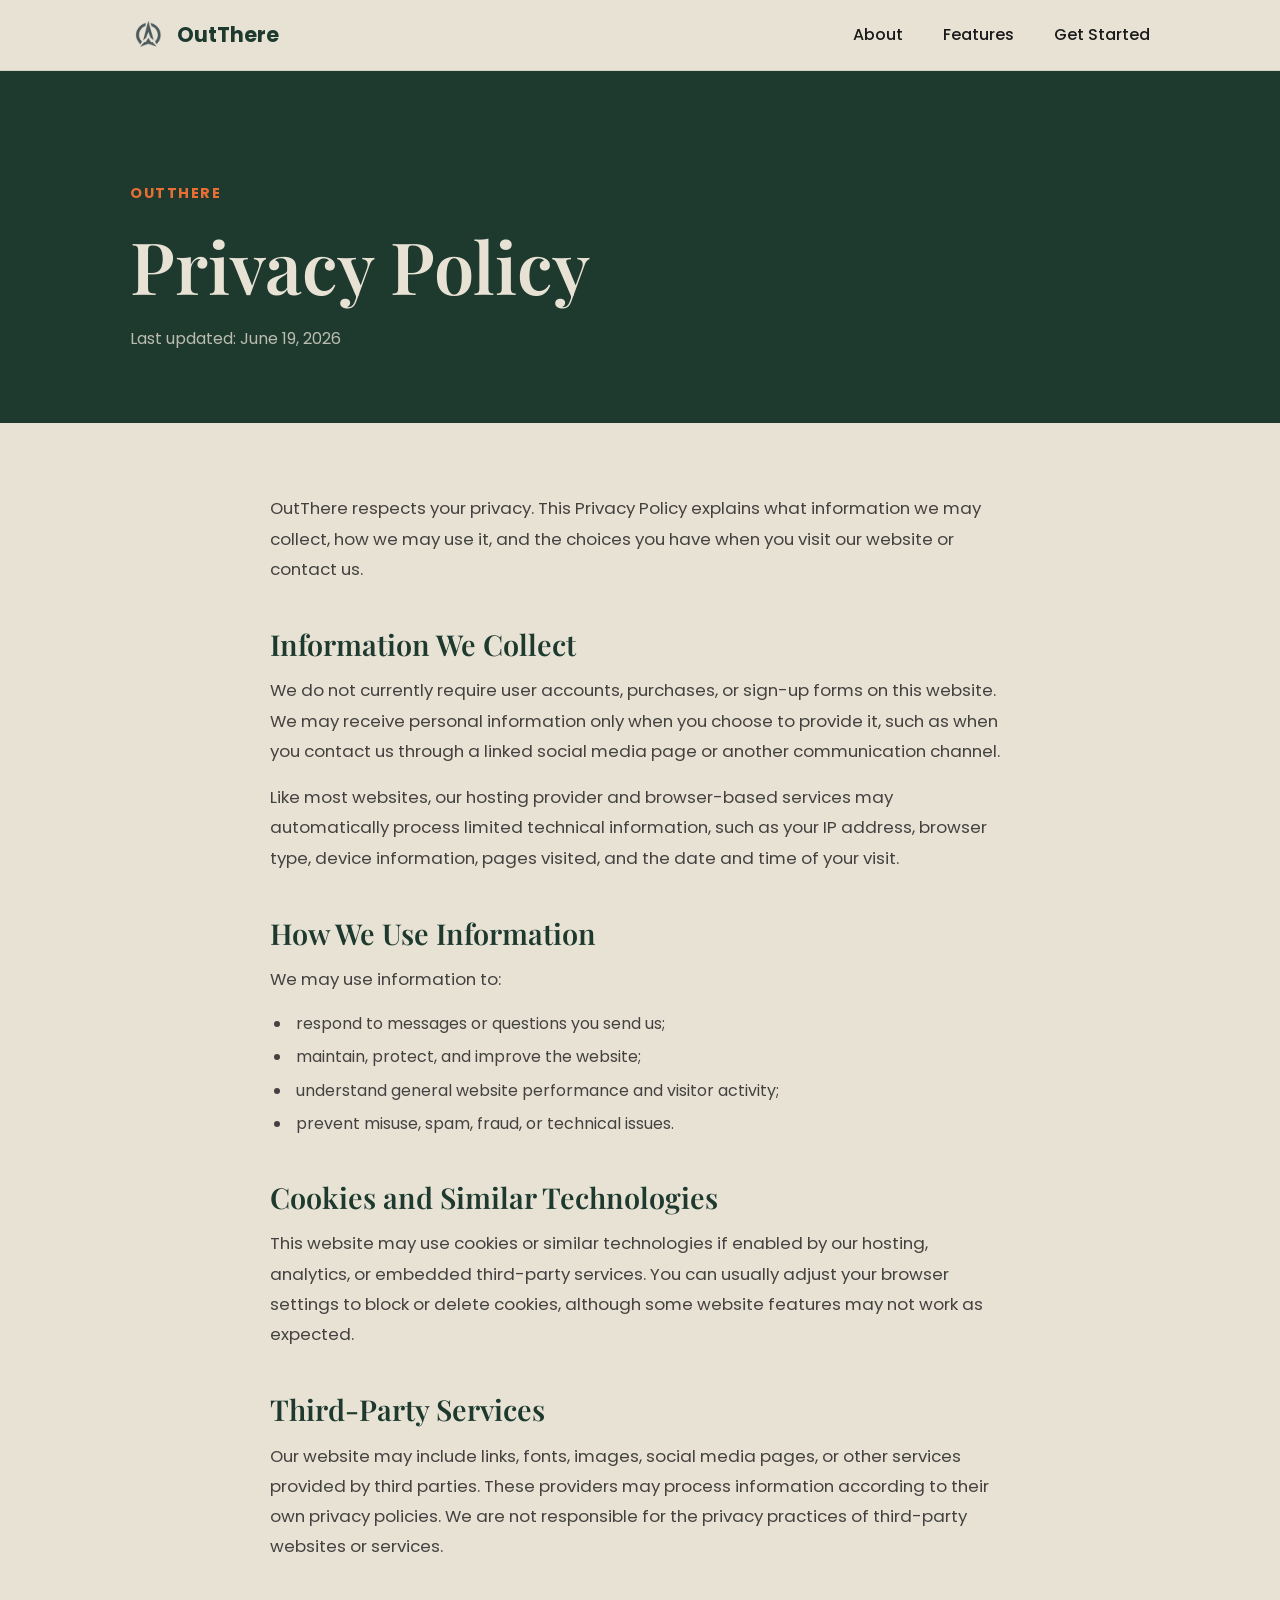
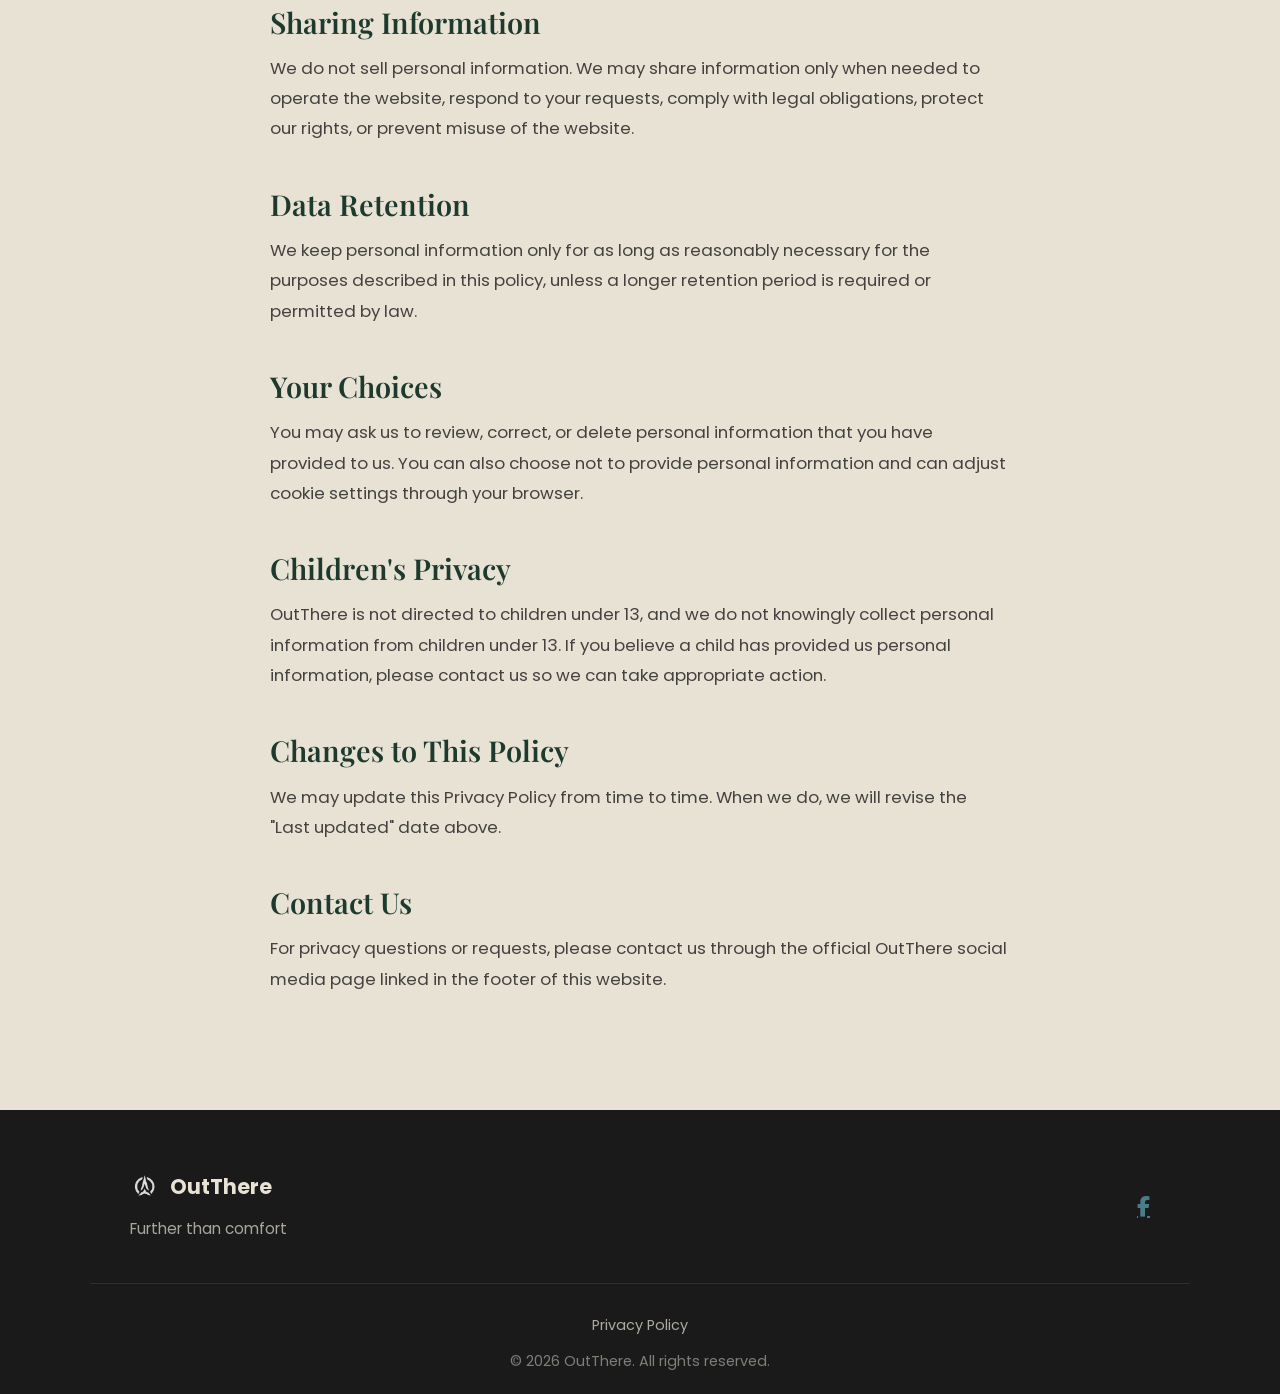
==== privacy.html @ 41951ce1 "added privacy policy" ====
<!DOCTYPE html>
<html lang="en">
<head>
    <meta charset="UTF-8">
    <meta name="viewport" content="width=device-width, initial-scale=1.0">
    <meta name="description" content="Privacy Policy for OutThere. Learn how OutThere handles personal information, third-party services, cookies, and privacy requests.">
    <meta name="theme-color" content="#1E3A2F">
    <meta property="og:title" content="Privacy Policy | OutThere">
    <meta property="og:description" content="How OutThere handles personal information and privacy requests.">
    <meta property="og:type" content="website">
    <meta name="twitter:card" content="summary">
    <link rel="stylesheet" href="styles.css">
    <link rel="stylesheet" href="https://cdnjs.cloudflare.com/ajax/libs/font-awesome/6.4.0/css/all.min.css">
    <link href="https://fonts.googleapis.com/css2?family=Poppins:wght@300;400;500;600;700&family=Playfair+Display:wght@500;600;700&display=swap" rel="stylesheet">
    <link rel="icon" type="image/png" href="assets/logo.png">
    <link rel="apple-touch-icon" href="assets/logo.png">
    <title>Privacy Policy | OutThere</title>
</head>
<body>
    <nav class="navbar">
        <div class="nav-wrapper">
            <a class="logo" href="index.html" aria-label="OutThere home">
                <img src="assets/logo.png" alt="Outthere Logo" class="logo-image">
                <span class="logo-text">OutThere</span>
            </a>
            <ul class="nav-menu" id="navMenu">
                <li><a href="index.html#about">About</a></li>
                <li><a href="index.html#features">Features</a></li>
                <li><a href="index.html#cta">Get Started</a></li>
            </ul>
            <div class="hamburger" id="hamburger">
                <span></span>
                <span></span>
                <span></span>
            </div>
        </div>
    </nav>

    <main class="privacy-page">
        <section class="privacy-hero">
            <div class="container">
                <p class="privacy-kicker">OutThere</p>
                <h1>Privacy Policy</h1>
                <p class="privacy-updated">Last updated: June 19, 2026</p>
            </div>
        </section>

        <section class="privacy-content">
            <div class="container privacy-container">
                <p>
                    OutThere respects your privacy. This Privacy Policy explains what information we may collect,
                    how we may use it, and the choices you have when you visit our website or contact us.
                </p>

                <h2>Information We Collect</h2>
                <p>
                    We do not currently require user accounts, purchases, or sign-up forms on this website. We may
                    receive personal information only when you choose to provide it, such as when you contact us
                    through a linked social media page or another communication channel.
                </p>
                <p>
                    Like most websites, our hosting provider and browser-based services may automatically process
                    limited technical information, such as your IP address, browser type, device information, pages
                    visited, and the date and time of your visit.
                </p>

                <h2>How We Use Information</h2>
                <p>We may use information to:</p>
                <ul>
                    <li>respond to messages or questions you send us;</li>
                    <li>maintain, protect, and improve the website;</li>
                    <li>understand general website performance and visitor activity;</li>
                    <li>prevent misuse, spam, fraud, or technical issues.</li>
                </ul>

                <h2>Cookies and Similar Technologies</h2>
                <p>
                    This website may use cookies or similar technologies if enabled by our hosting, analytics, or
                    embedded third-party services. You can usually adjust your browser settings to block or delete
                    cookies, although some website features may not work as expected.
                </p>

                <h2>Third-Party Services</h2>
                <p>
                    Our website may include links, fonts, images, social media pages, or other services provided by
                    third parties. These providers may process information according to their own privacy policies.
                    We are not responsible for the privacy practices of third-party websites or services.
                </p>

                <h2>Sharing Information</h2>
                <p>
                    We do not sell personal information. We may share information only when needed to operate the
                    website, respond to your requests, comply with legal obligations, protect our rights, or prevent
                    misuse of the website.
                </p>

                <h2>Data Retention</h2>
                <p>
                    We keep personal information only for as long as reasonably necessary for the purposes described
                    in this policy, unless a longer retention period is required or permitted by law.
                </p>

                <h2>Your Choices</h2>
                <p>
                    You may ask us to review, correct, or delete personal information that you have provided to us.
                    You can also choose not to provide personal information and can adjust cookie settings through
                    your browser.
                </p>

                <h2>Children's Privacy</h2>
                <p>
                    OutThere is not directed to children under 13, and we do not knowingly collect personal
                    information from children under 13. If you believe a child has provided us personal information,
                    please contact us so we can take appropriate action.
                </p>

                <h2>Changes to This Policy</h2>
                <p>
                    We may update this Privacy Policy from time to time. When we do, we will revise the "Last
                    updated" date above.
                </p>

                <h2>Contact Us</h2>
                <p>
                    For privacy questions or requests, please contact us through the official OutThere social media
                    page linked in the footer of this website.
                </p>
            </div>
        </section>
    </main>

    <footer class="footer">
        <div class="footer-content">
            <div class="footer-brand">
                <div class="footer-logo">
                    <img src="assets/logo.png" alt="Outthere Logo" class="logo-image-small">
                    <span>OutThere</span>
                </div>
                <p>Further than comfort</p>
            </div>
            <div class="footer-social">
                <a href="https://www.facebook.com/profile.php?id=61587238439117" aria-label="Facebook"><i class="fab fa-facebook-f"></i></a>
            </div>
        </div>
        <div class="footer-bottom">
            <div class="footer-links">
                <a href="privacy.html" aria-current="page">Privacy Policy</a>
            </div>
            <p>&copy; 2026 OutThere. All rights reserved.</p>
        </div>
    </footer>

    <script src="script.js"></script>
</body>
</html>
---- styles.css ----
/* ============================================
   CUSTOM PROPERTIES & VARIABLES
   ============================================ */
:root {
    --forest-green: #1E3A2F;
    --olive-green: #55684D;
    --charcoal-black: #1A1A1A;
    --sand-beige: #E8E2D5;
    --adventure-orange: #E76F34;
    --coastal-blue: #4A7C8A;
    
    --font-display: 'Playfair Display', serif;
    --font-body: 'Poppins', sans-serif;
    
    --transition: all 0.3s ease;
    --transition-slow: all 0.5s ease;
}

/* ============================================
   RESET & BASE STYLES
   ============================================ */
* {
    margin: 0;
    padding: 0;
    box-sizing: border-box;
}

html {
    scroll-behavior: smooth;
}

body {
    font-family: var(--font-body);
    color: var(--charcoal-black);
    background-color: var(--sand-beige);
    line-height: 1.6;
    overflow-x: hidden;
}

.container {
    max-width: 1100px;
    margin: 0 auto;
    padding: 0 40px;
}

/* ============================================
   TYPOGRAPHY
   ============================================ */
h1, h2, h3, h4, h5, h6 {
    font-family: var(--font-display);
    font-weight: 600;
    line-height: 1.3;
}

h1 {
    font-size: 4.5rem;
    margin-bottom: 20px;
}

h2 {
    font-size: 3rem;
    margin-bottom: 15px;
}

h3 {
    font-size: 1.4rem;
    margin-bottom: 12px;
}

p {
    font-size: 1.05rem;
    line-height: 1.8;
    color: rgba(26, 26, 26, 0.8);
}

/* ============================================
   BUTTONS
   ============================================ */
.btn {
    padding: 16px 40px;
    border: none;
    border-radius: 0;
    font-size: 1rem;
    font-weight: 600;
    font-family: var(--font-body);
    cursor: pointer;
    transition: var(--transition-slow);
    text-transform: uppercase;
    letter-spacing: 1px;
    display: inline-block;
}

.btn-primary {
    background-color: var(--adventure-orange);
    color: var(--sand-beige);
}

.btn-primary:hover {
    background-color: var(--forest-green);
    transform: translateY(-2px);
}

.btn-secondary {
    background-color: var(--sand-beige);
    color: var(--forest-green);
    border: 2px solid var(--sand-beige);
}

.btn-secondary:hover {
    background-color: var(--forest-green);
    color: var(--sand-beige);
    border-color: var(--forest-green);
}

/* ============================================
   NAVIGATION
   ============================================ */
.navbar {
    position: sticky;
    top: 0;
    z-index: 1000;
    background-color: rgba(232, 226, 213, 0.95);
    backdrop-filter: blur(10px);
    border-bottom: 1px solid rgba(30, 58, 47, 0.1);
}

.nav-wrapper {
    max-width: 1100px;
    margin: 0 auto;
    padding: 0 40px;
    height: 70px;
    display: flex;
    justify-content: space-between;
    align-items: center;
}

.logo {
    display: flex;
    align-items: center;
    gap: 12px;
    font-weight: 700;
    font-size: 1.3rem;
    color: var(--forest-green);
    text-decoration: none;
}

.logo-image {
    width: 35px;
    height: 35px;
    object-fit: contain;
    filter: brightness(0) saturate(100%) invert(30%) sepia(50%) saturate(120%) hue-rotate(140deg);
}

.nav-menu {
    display: flex;
    list-style: none;
    gap: 40px;
}

.nav-menu a {
    color: var(--charcoal-black);
    text-decoration: none;
    font-weight: 500;
    transition: var(--transition);
    position: relative;
}

.nav-menu a::after {
    content: '';
    position: absolute;
    bottom: -5px;
    left: 0;
    width: 0;
    height: 2px;
    background-color: var(--adventure-orange);
    transition: var(--transition);
}

.nav-menu a:hover::after {
    width: 100%;
}

.hamburger {
    display: none;
    flex-direction: column;
    cursor: pointer;
}

.hamburger span {
    width: 25px;
    height: 2.5px;
    background-color: var(--forest-green);
    margin: 5px 0;
    transition: var(--transition);
}

/* ============================================
   HERO SECTION
   ============================================ */
.hero {
    position: relative;
    height: 100vh;
    min-height: 600px;
    display: flex;
    align-items: center;
    justify-content: center;
    overflow: hidden;
}

.hero-background {
    position: absolute;
    top: 0;
    left: 0;
    width: 100%;
    height: 100%;
    z-index: 0;
}

.hero-background img {
    width: 100%;
    height: 100%;
    object-fit: cover;
    animation: zoomInSlow 6s ease-in-out infinite alternate;
}

.hero-overlay {
    position: absolute;
    top: 0;
    left: 0;
    width: 100%;
    height: 100%;
    background: linear-gradient(135deg, rgba(30, 58, 47, 0.4) 0%, rgba(26, 26, 26, 0.3) 100%);
    z-index: 1;
}

.hero-content {
    position: relative;
    z-index: 2;
    text-align: center;
    color: var(--sand-beige);
    animation: fadeInUp 1s ease;
}

.hero-title {
    color: var(--sand-beige);
    margin-bottom: 20px;
    text-shadow: 2px 2px 8px rgba(26, 26, 26, 0.3);
    animation: slideInDown 0.8s ease;
}

.hero-subtitle {
    font-size: 1.4rem;
    color: rgba(232, 226, 213, 0.95);
    margin-bottom: 40px;
    max-width: 600px;
    margin-left: auto;
    margin-right: auto;
    animation: slideInUp 0.8s ease 0.2s both;
    text-shadow: 1px 1px 4px rgba(26, 26, 26, 0.2);
}

.hero .btn {
    animation: slideInUp 0.8s ease 0.4s both;
}

/* ============================================
   ABOUT SECTION
   ============================================ */
.about {
    padding: 100px 0;
    background-color: var(--sand-beige);
}

.about-wrapper {
    display: grid;
    grid-template-columns: 1fr 1fr;
    gap: 80px;
    align-items: center;
}

.about-text h2 {
    color: var(--forest-green);
    margin-bottom: 30px;
}

.about-text p {
    margin-bottom: 20px;
    font-size: 1.1rem;
}

.about-text p:first-of-type {
    animation: fadeInLeft 0.8s ease;
}

.about-text p:last-of-type {
    animation: fadeInLeft 0.8s ease 0.2s both;
}

.about-image {
    animation: fadeInRight 0.8s ease;
}

.about-image img {
    width: 100%;
    height: auto;
    display: block;
    object-fit: cover;
}

/* ============================================
   FEATURES SECTION
   ============================================ */
.features {
    padding: 120px 0;
    background-color: var(--white);
}

.section-header {
    text-align: center;
    margin-bottom: 80px;
}

.section-header h2 {
    color: var(--forest-green);
    margin-bottom: 30px;
}

.divider {
    width: 80px;
    height: 3px;
    background: linear-gradient(90deg, var(--adventure-orange), var(--coastal-blue));
    margin: 0 auto;
    animation: expandWidth 0.8s ease;
}

.features-grid {
    display: grid;
    grid-template-columns: repeat(auto-fit, minmax(280px, 1fr));
    gap: 50px;
}

.feature-card {
    text-align: center;
    padding: 40px;
    transition: var(--transition-slow);
    animation: fadeInUp 0.8s ease;
}

.feature-card:hover {
    transform: translateY(-10px);
}

.feature-icon {
    font-size: 3.5rem;
    color: var(--adventure-orange);
    margin-bottom: 25px;
    transition: var(--transition);
    display: inline-block;
}

/* SVG icon styling */
.feature-icon {
    width: 70px;
    height: 70px;
    margin: 0 auto 25px;
    display: block;
    object-fit: contain;
    transition: var(--transition);
    filter: invert(41%) sepia(70%) saturate(230%) hue-rotate(10deg) brightness(100%);
}

.feature-card:hover .feature-icon {
    color: var(--coastal-blue);
    transform: scale(1.1);
}

.feature-card h3 {
    color: var(--forest-green);
    margin-bottom: 15px;
}

.feature-card p {
    font-size: 1rem;
    color: rgba(26, 26, 26, 0.7);
}

/* ============================================
   CTA SECTION
   ============================================ */
.cta-section {
    padding: 120px 0;
    background-color: var(--forest-green);
    text-align: center;
    color: var(--sand-beige);
}

.cta-content h2 {
    color: var(--sand-beige);
    margin-bottom: 20px;
    animation: fadeIn 0.8s ease;
}

.cta-content p {
    font-size: 1.2rem;
    color: rgba(232, 226, 213, 0.9);
    margin-bottom: 40px;
    animation: fadeIn 0.8s ease 0.2s both;
}

.cta-section .btn {
    animation: fadeIn 0.8s ease 0.4s both;
}

/* ============================================
   PRIVACY POLICY
   ============================================ */
.privacy-page {
    background-color: var(--sand-beige);
}

.privacy-hero {
    padding: 110px 0 70px;
    background-color: var(--forest-green);
    color: var(--sand-beige);
}

.privacy-kicker {
    color: var(--adventure-orange);
    font-size: 0.9rem;
    font-weight: 700;
    letter-spacing: 1.5px;
    margin-bottom: 12px;
    text-transform: uppercase;
}

.privacy-hero h1 {
    color: var(--sand-beige);
    margin-bottom: 12px;
}

.privacy-updated {
    color: rgba(232, 226, 213, 0.78);
    font-size: 1rem;
    margin: 0;
}

.privacy-content {
    padding: 70px 0 100px;
}

.privacy-container {
    max-width: 820px;
}

.privacy-content h2 {
    color: var(--forest-green);
    font-size: 1.8rem;
    margin: 42px 0 12px;
}

.privacy-content p {
    margin-bottom: 16px;
}

.privacy-content ul {
    margin: 0 0 20px 22px;
    color: rgba(26, 26, 26, 0.8);
}

.privacy-content li {
    margin-bottom: 8px;
    padding-left: 4px;
}

/* ============================================
   FOOTER
   ============================================ */
.footer {
    padding: 60px 0 20px;
    background-color: var(--charcoal-black);
    color: var(--sand-beige);
}

.footer-content {
    max-width: 1100px;
    margin: 0 auto;
    padding: 0 40px 40px;
    display: flex;
    justify-content: space-between;
    align-items: center;
    border-bottom: 1px solid rgba(232, 226, 213, 0.1);
    margin-bottom: 30px;
}

.footer-brand {
    flex: 1;
}

.footer-logo {
    display: flex;
    align-items: center;
    gap: 12px;
    font-weight: 700;
    font-size: 1.3rem;
    color: var(--sand-beige);
    margin-bottom: 12px;
}

.logo-image-small {
    width: 28px;
    height: 28px;
    object-fit: contain;
    filter: brightness(100%) saturate(100%);
    opacity: 0.9;
}

.footer-brand p {
    font-size: 0.95rem;
    color: rgba(232, 226, 213, 0.7);
    margin: 0;
}

.footer-social {
    display: flex;
    gap: 25px;
}

.footer-social a {
    color: var(--coastal-blue);
    font-size: 1.3rem;
    transition: var(--transition);
    display: flex;
    align-items: center;
    justify-content: center;
}

.footer-social a:hover {
    color: var(--adventure-orange);
    transform: translateY(-3px);
}

.footer-bottom {
    max-width: 1100px;
    margin: 0 auto;
    padding: 0 40px;
    text-align: center;
}

.footer-links {
    display: flex;
    justify-content: center;
    margin-bottom: 12px;
}

.footer-links a {
    color: rgba(232, 226, 213, 0.72);
    font-size: 0.9rem;
    text-decoration: none;
    transition: var(--transition);
}

.footer-links a:hover {
    color: var(--adventure-orange);
}

.footer-bottom p {
    font-size: 0.9rem;
    color: rgba(232, 226, 213, 0.5);
    margin: 0;
}

/* ============================================
   ANIMATIONS
   ============================================ */
@keyframes fadeInUp {
    from {
        opacity: 0;
        transform: translateY(30px);
    }
    to {
        opacity: 1;
        transform: translateY(0);
    }
}

@keyframes fadeInLeft {
    from {
        opacity: 0;
        transform: translateX(-30px);
    }
    to {
        opacity: 1;
        transform: translateX(0);
    }
}

@keyframes fadeInRight {
    from {
        opacity: 0;
        transform: translateX(30px);
    }
    to {
        opacity: 1;
        transform: translateX(0);
    }
}

@keyframes fadeIn {
    from {
        opacity: 0;
    }
    to {
        opacity: 1;
    }
}

@keyframes slideInDown {
    from {
        opacity: 0;
        transform: translateY(-30px);
    }
    to {
        opacity: 1;
        transform: translateY(0);
    }
}

@keyframes slideInUp {
    from {
        opacity: 0;
        transform: translateY(30px);
    }
    to {
        opacity: 1;
        transform: translateY(0);
    }
}

@keyframes zoomInSlow {
    from {
        transform: scale(1);
    }
    to {
        transform: scale(1.05);
    }
}

@keyframes expandWidth {
    from {
        width: 0;
    }
    to {
        width: 80px;
    }
}

/* ============================================
   RESPONSIVE DESIGN
   ============================================ */
@media (max-width: 1024px) {
    .container {
        padding: 0 30px;
    }

    .nav-wrapper {
        padding: 0 30px;
    }

    h1 {
        font-size: 3.5rem;
    }

    h2 {
        font-size: 2.2rem;
    }

    .about-wrapper {
        gap: 50px;
    }
}

@media (max-width: 768px) {
    .nav-menu {
        display: none;
    }

    .hamburger {
        display: flex;
    }

    .nav-menu.active {
        display: flex;
        flex-direction: column;
        position: absolute;
        top: 70px;
        left: 0;
        right: 0;
        background-color: var(--sand-beige);
        padding: 20px;
        gap: 15px;
        box-shadow: 0 5px 15px rgba(0, 0, 0, 0.1);
    }

    h1 {
        font-size: 2.8rem;
    }

    h2 {
        font-size: 2rem;
    }

    .hero {
        min-height: 500px;
    }

    .hero-subtitle {
        font-size: 1.1rem;
    }

    .hero .btn {
        font-size: 0.9rem;
        padding: 14px 30px;
    }

    .about {
        padding: 60px 0;
    }

    .about-wrapper {
        grid-template-columns: 1fr;
        gap: 40px;
    }

    .features {
        padding: 60px 0;
    }

    .section-header {
        margin-bottom: 50px;
    }

    .features-grid {
        gap: 30px;
    }

    .feature-card {
        padding: 30px 20px;
    }

    .cta-section {
        padding: 60px 0;
    }

    .privacy-hero {
        padding: 80px 0 50px;
    }

    .privacy-content {
        padding: 50px 0 70px;
    }

    .privacy-content h2 {
        font-size: 1.5rem;
    }

    .cta-content h2 {
        font-size: 2rem;
    }

    .cta-content p {
        font-size: 1rem;
    }

    .footer-content {
        flex-direction: column;
        text-align: center;
        gap: 30px;
    }

    .footer-social {
        justify-content: center;
    }
}

@media (max-width: 480px) {
    .container {
        padding: 0 20px;
    }

    .nav-wrapper {
        padding: 0 20px;
    }

    h1 {
        font-size: 2rem;
    }

    h2 {
        font-size: 1.6rem;
    }

    h3 {
        font-size: 1.2rem;
    }

    p {
        font-size: 1rem;
    }

    .btn {
        padding: 12px 25px;
        font-size: 0.9rem;
    }

    .logo {
        gap: 8px;
        font-size: 1.1rem;
    }

    .logo-icon {
        font-size: 1.4rem;
    }

    .nav-menu {
        gap: 20px;
    }

    .hero {
        min-height: 400px;
    }

    .hero-subtitle {
        font-size: 1rem;
        margin-bottom: 25px;
    }

    .about {
        padding: 40px 0;
    }

    .about-text p {
        font-size: 1rem;
    }

    .features {
        padding: 40px 0;
    }

    .features-grid {
        grid-template-columns: 1fr;
    }

    .feature-icon {
        font-size: 2.5rem;
    }

    .feature-card {
        padding: 25px 15px;
    }

    .cta-section {
        padding: 40px 0;
    }

    .privacy-hero {
        padding: 60px 0 40px;
    }

    .privacy-content {
        padding: 40px 0 60px;
    }

    .privacy-content h2 {
        font-size: 1.35rem;
        margin-top: 34px;
    }

    .cta-content h2 {
        font-size: 1.6rem;
    }

    .cta-content p {
        font-size: 0.95rem;
    }

    .footer-content {
        padding: 30px 20px;
    }

    .footer-bottom {
        padding: 0 20px;
    }
}
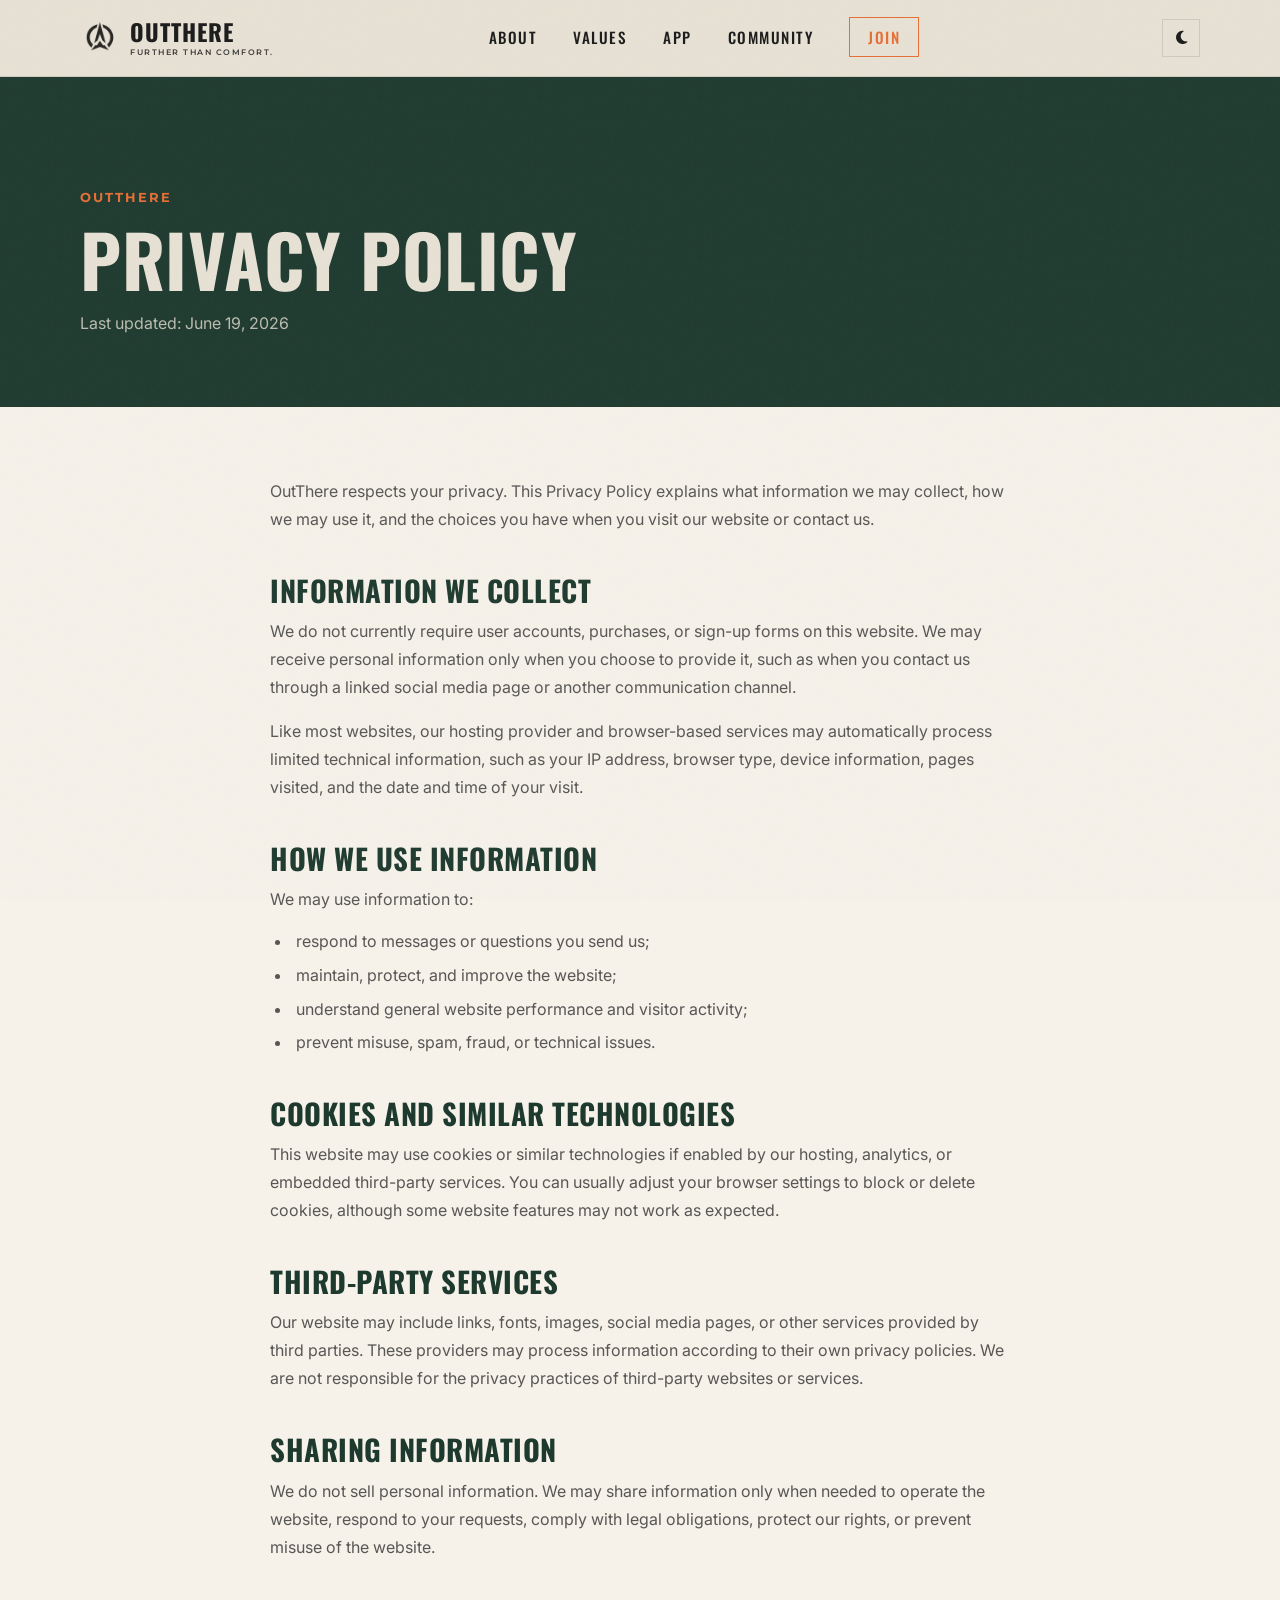
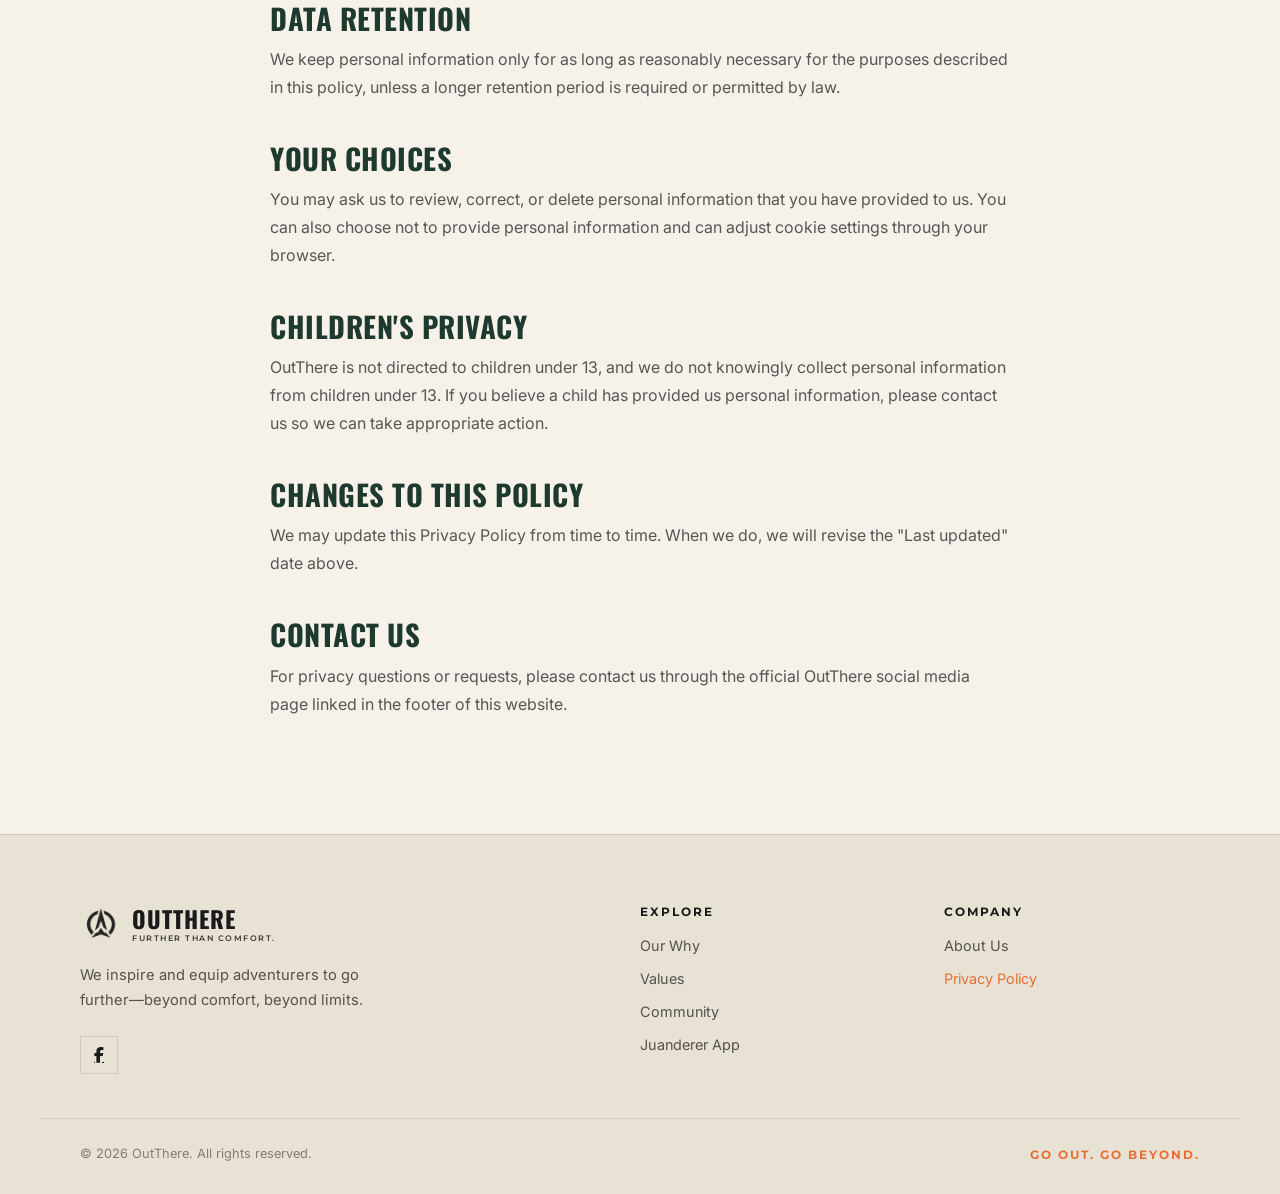
==== commit 6f4bf2ca: "Rebrand site to match brand guide, add dark/light mode and Juanderer section" ====
--- a/privacy.html
+++ b/privacy.html
@@ -4,14 +4,25 @@
     <meta charset="UTF-8">
     <meta name="viewport" content="width=device-width, initial-scale=1.0">
     <meta name="description" content="Privacy Policy for OutThere. Learn how OutThere handles personal information, third-party services, cookies, and privacy requests.">
-    <meta name="theme-color" content="#1E3A2F">
+    <meta name="theme-color" content="#1A1A1A">
     <meta property="og:title" content="Privacy Policy | OutThere">
     <meta property="og:description" content="How OutThere handles personal information and privacy requests.">
     <meta property="og:type" content="website">
     <meta name="twitter:card" content="summary">
+    <link rel="preconnect" href="https://fonts.googleapis.com">
+    <link rel="preconnect" href="https://fonts.gstatic.com" crossorigin>
+    <link href="https://fonts.googleapis.com/css2?family=Oswald:wght@500;700&family=Montserrat:wght@600;700&family=Inter:wght@400;500&display=swap" rel="stylesheet">
+    <link rel="stylesheet" href="https://cdnjs.cloudflare.com/ajax/libs/font-awesome/6.4.0/css/all.min.css">
     <link rel="stylesheet" href="styles.css">
-    <link rel="stylesheet" href="https://cdnjs.cloudflare.com/ajax/libs/font-awesome/6.4.0/css/all.min.css">
-    <link href="https://fonts.googleapis.com/css2?family=Poppins:wght@300;400;500;600;700&family=Playfair+Display:wght@500;600;700&display=swap" rel="stylesheet">
+    <script>
+        // Apply saved or system theme before first paint to avoid a flash
+        (function () {
+            var saved = null;
+            try { saved = localStorage.getItem('theme'); } catch (e) {}
+            var theme = saved || (window.matchMedia('(prefers-color-scheme: light)').matches ? 'light' : 'dark');
+            document.documentElement.setAttribute('data-theme', theme);
+        })();
+    </script>
     <link rel="icon" type="image/png" href="assets/logo.png">
     <link rel="apple-touch-icon" href="assets/logo.png">
     <title>Privacy Policy | OutThere</title>
@@ -20,18 +31,29 @@
     <nav class="navbar">
         <div class="nav-wrapper">
             <a class="logo" href="index.html" aria-label="OutThere home">
-                <img src="assets/logo.png" alt="Outthere Logo" class="logo-image">
-                <span class="logo-text">OutThere</span>
+                <img src="assets/logo.png" alt="" class="logo-image">
+                <span class="logo-lockup">
+                    <span class="logo-text">OutThere</span>
+                    <span class="logo-tagline">Further than comfort.</span>
+                </span>
             </a>
             <ul class="nav-menu" id="navMenu">
                 <li><a href="index.html#about">About</a></li>
-                <li><a href="index.html#features">Features</a></li>
-                <li><a href="index.html#cta">Get Started</a></li>
+                <li><a href="index.html#values">Values</a></li>
+                <li><a href="index.html#app">App</a></li>
+                <li><a href="index.html#community">Community</a></li>
+                <li><a href="https://www.facebook.com/profile.php?id=61587238439117" target="_blank" rel="noopener" class="nav-cta">Join</a></li>
             </ul>
-            <div class="hamburger" id="hamburger">
-                <span></span>
-                <span></span>
-                <span></span>
+            <div class="nav-actions">
+                <button class="theme-toggle" id="themeToggle" type="button" aria-label="Toggle light and dark mode">
+                    <i class="fas fa-sun" aria-hidden="true"></i>
+                    <i class="fas fa-moon" aria-hidden="true"></i>
+                </button>
+                <button class="hamburger" id="hamburger" type="button" aria-label="Open menu" aria-expanded="false" aria-controls="navMenu">
+                    <span></span>
+                    <span></span>
+                    <span></span>
+                </button>
             </div>
         </div>
     </nav>
@@ -133,20 +155,33 @@
         <div class="footer-content">
             <div class="footer-brand">
                 <div class="footer-logo">
-                    <img src="assets/logo.png" alt="Outthere Logo" class="logo-image-small">
-                    <span>OutThere</span>
+                    <img src="assets/logo.png" alt="" class="logo-image-small">
+                    <span class="logo-lockup">
+                        <span class="logo-text">OutThere</span>
+                        <span class="logo-tagline">Further than comfort.</span>
+                    </span>
                 </div>
-                <p>Further than comfort</p>
+                <p>We inspire and equip adventurers to go further&mdash;beyond comfort, beyond limits.</p>
+                <div class="footer-social">
+                    <a href="https://www.facebook.com/profile.php?id=61587238439117" aria-label="Facebook" target="_blank" rel="noopener"><i class="fab fa-facebook-f"></i></a>
+                </div>
             </div>
-            <div class="footer-social">
-                <a href="https://www.facebook.com/profile.php?id=61587238439117" aria-label="Facebook"><i class="fab fa-facebook-f"></i></a>
+            <div class="footer-col">
+                <h4>Explore</h4>
+                <a href="index.html#about">Our Why</a>
+                <a href="index.html#values">Values</a>
+                <a href="index.html#community">Community</a>
+                <a href="https://juandererph.vercel.app/" target="_blank" rel="noopener">Juanderer App</a>
+            </div>
+            <div class="footer-col">
+                <h4>Company</h4>
+                <a href="index.html#about">About Us</a>
+                <a href="privacy.html" aria-current="page">Privacy Policy</a>
             </div>
         </div>
         <div class="footer-bottom">
-            <div class="footer-links">
-                <a href="privacy.html" aria-current="page">Privacy Policy</a>
-            </div>
             <p>&copy; 2026 OutThere. All rights reserved.</p>
+            <span class="footer-url">Go out. Go beyond.</span>
         </div>
     </footer>
 
--- a/styles.css
+++ b/styles.css
@@ -4,16 +4,64 @@
 :root {
     --forest-green: #1E3A2F;
     --olive-green: #55684D;
+    --olive-light: #8E9C72;
     --charcoal-black: #1A1A1A;
+    --off-black: #141613;
     --sand-beige: #E8E2D5;
     --adventure-orange: #E76F34;
     --coastal-blue: #4A7C8A;
-    
-    --font-display: 'Playfair Display', serif;
-    --font-body: 'Poppins', sans-serif;
-    
+
+    --sand-muted: rgba(232, 226, 213, 0.72);
+    --line-dark: rgba(232, 226, 213, 0.12);
+
+    /* Theme tokens (dark is the default brand look) */
+    --surface: var(--off-black);
+    --surface-2: var(--charcoal-black);
+    --nav-scrolled: rgba(26, 26, 26, 0.96);
+    --text: var(--sand-beige);
+    --text-muted: var(--sand-muted);
+    --text-faint: rgba(232, 226, 213, 0.45);
+    --text-inverse: var(--charcoal-black);
+    --line: var(--line-dark);
+    --heading-accent: var(--sand-beige);
+    --value-icon: var(--olive-light);
+    --logo-filter: none;
+
+    --font-display: 'Oswald', 'Arial Narrow', sans-serif;
+    --font-sub: 'Montserrat', sans-serif;
+    --font-body: 'Inter', system-ui, sans-serif;
+
     --transition: all 0.3s ease;
     --transition-slow: all 0.5s ease;
+
+    --grain: url("data:image/svg+xml,%3Csvg xmlns='http://www.w3.org/2000/svg' width='160' height='160'%3E%3Cfilter id='n'%3E%3CfeTurbulence type='fractalNoise' baseFrequency='0.9' numOctaves='3' stitchTiles='stitch'/%3E%3C/filter%3E%3Crect width='100%25' height='100%25' filter='url(%23n)'/%3E%3C/svg%3E");
+    --topo: url("data:image/svg+xml,%3Csvg xmlns='http://www.w3.org/2000/svg' width='600' height='600' fill='none' stroke='%231E3A2F' stroke-width='1.2'%3E%3Cpath d='M300 120c90 0 170 60 170 150s-60 190-170 190-190-70-190-170 100-170 190-170z'/%3E%3Cpath d='M300 160c70 0 130 45 130 115s-50 145-130 145-150-55-150-130 80-130 150-130z'/%3E%3Cpath d='M300 200c50 0 90 30 90 80s-35 100-90 100-110-40-110-90 60-90 110-90z'/%3E%3Cpath d='M300 240c30 0 55 18 55 45s-20 55-55 55-65-22-65-50 35-50 65-50z'/%3E%3Cpath d='M-20 80c120-40 200 30 320-20s220-60 320-10'/%3E%3Cpath d='M-20 40c120-40 220 30 330-20s200-50 310 0'/%3E%3Cpath d='M-20 540c100 20 180-40 300-10s220 50 340 10'/%3E%3Cpath d='M-20 580c110 20 190-30 310 0s200 40 330 5'/%3E%3Cpath d='M40 260c40-60 20-140-60-160'/%3E%3Cpath d='M70 280c50-70 30-170-80-200'/%3E%3Cpath d='M560 330c-50 60-30 140 60 160'/%3E%3Cpath d='M530 310c-60 70-40 180 80 210'/%3E%3C/svg%3E");
+}
+
+:root[data-theme="light"] {
+    --surface: #F6F2EA;
+    --surface-2: var(--sand-beige);
+    --nav-scrolled: rgba(246, 242, 234, 0.96);
+    --text: var(--charcoal-black);
+    --text-muted: rgba(26, 26, 26, 0.72);
+    --text-faint: rgba(26, 26, 26, 0.5);
+    --text-inverse: var(--sand-beige);
+    --line: rgba(26, 26, 26, 0.12);
+    --heading-accent: var(--forest-green);
+    --value-icon: var(--olive-green);
+    --logo-filter: brightness(0) opacity(0.85);
+}
+
+/* Areas that sit on photos or deep green stay dark in both themes */
+.hero,
+.cta-section,
+.tile-type,
+.navbar-overlay:not(.scrolled) {
+    --text: var(--sand-beige);
+    --text-muted: var(--sand-muted);
+    --text-inverse: var(--charcoal-black);
+    --line: var(--line-dark);
+    --logo-filter: none;
 }
 
 /* ============================================
@@ -31,25 +79,48 @@
 
 body {
     font-family: var(--font-body);
-    color: var(--charcoal-black);
-    background-color: var(--sand-beige);
+    color: var(--text);
+    background-color: var(--surface);
     line-height: 1.6;
     overflow-x: hidden;
 }
 
+/* Film grain over everything for the brand's printed texture */
+body::before {
+    content: '';
+    position: fixed;
+    inset: 0;
+    background-image: var(--grain);
+    opacity: 0.05;
+    pointer-events: none;
+    z-index: 9999;
+}
+
+img {
+    max-width: 100%;
+}
+
 .container {
-    max-width: 1100px;
+    max-width: 1200px;
     margin: 0 auto;
     padding: 0 40px;
 }
 
+a:focus-visible,
+button:focus-visible {
+    outline: 2px solid var(--adventure-orange);
+    outline-offset: 3px;
+}
+
 /* ============================================
    TYPOGRAPHY
    ============================================ */
 h1, h2, h3, h4, h5, h6 {
     font-family: var(--font-display);
-    font-weight: 600;
-    line-height: 1.3;
+    font-weight: 700;
+    line-height: 1.05;
+    text-transform: uppercase;
+    letter-spacing: 0.5px;
 }
 
 h1 {
@@ -59,35 +130,57 @@
 
 h2 {
     font-size: 3rem;
-    margin-bottom: 15px;
+    margin-bottom: 20px;
 }
 
 h3 {
-    font-size: 1.4rem;
-    margin-bottom: 12px;
+    font-size: 1.25rem;
+    letter-spacing: 1px;
+    margin-bottom: 6px;
 }
 
 p {
-    font-size: 1.05rem;
-    line-height: 1.8;
-    color: rgba(26, 26, 26, 0.8);
+    font-size: 1rem;
+    line-height: 1.75;
+    color: var(--text-muted);
+}
+
+.eyebrow {
+    font-family: var(--font-sub);
+    font-weight: 600;
+    font-size: 0.78rem;
+    letter-spacing: 2px;
+    text-transform: uppercase;
+    color: var(--adventure-orange);
+    margin-bottom: 14px;
+}
+
+.callout {
+    font-family: var(--font-sub);
+    font-weight: 700;
+    letter-spacing: 2px;
+    text-transform: uppercase;
+    color: var(--adventure-orange) !important;
 }
 
 /* ============================================
    BUTTONS
    ============================================ */
 .btn {
-    padding: 16px 40px;
-    border: none;
+    display: inline-flex;
+    align-items: center;
+    gap: 10px;
+    padding: 14px 28px;
+    border: 1px solid transparent;
     border-radius: 0;
-    font-size: 1rem;
-    font-weight: 600;
-    font-family: var(--font-body);
+    font-family: var(--font-sub);
+    font-size: 0.82rem;
+    font-weight: 700;
+    letter-spacing: 1.5px;
+    text-transform: uppercase;
+    text-decoration: none;
     cursor: pointer;
-    transition: var(--transition-slow);
-    text-transform: uppercase;
-    letter-spacing: 1px;
-    display: inline-block;
+    transition: var(--transition);
 }
 
 .btn-primary {
@@ -96,20 +189,19 @@
 }
 
 .btn-primary:hover {
-    background-color: var(--forest-green);
+    background-color: #cf5c24;
     transform: translateY(-2px);
 }
 
-.btn-secondary {
-    background-color: var(--sand-beige);
-    color: var(--forest-green);
-    border: 2px solid var(--sand-beige);
-}
-
-.btn-secondary:hover {
-    background-color: var(--forest-green);
-    color: var(--sand-beige);
-    border-color: var(--forest-green);
+.btn-outline {
+    background-color: transparent;
+    color: var(--text);
+    border-color: var(--text);
+}
+
+.btn-outline:hover {
+    background-color: var(--text);
+    color: var(--text-inverse);
 }
 
 /* ============================================
@@ -119,16 +211,30 @@
     position: sticky;
     top: 0;
     z-index: 1000;
-    background-color: rgba(232, 226, 213, 0.95);
-    backdrop-filter: blur(10px);
-    border-bottom: 1px solid rgba(30, 58, 47, 0.1);
+    background-color: var(--surface-2);
+    border-bottom: 1px solid var(--line);
+    transition: background-color 0.3s ease, border-color 0.3s ease;
+}
+
+/* Homepage: floats over the hero until the page scrolls */
+.navbar-overlay {
+    position: fixed;
+    left: 0;
+    right: 0;
+    background-color: transparent;
+    border-bottom-color: transparent;
+}
+
+.navbar-overlay.scrolled {
+    background-color: var(--nav-scrolled);
+    border-bottom-color: var(--line);
 }
 
 .nav-wrapper {
-    max-width: 1100px;
+    max-width: 1200px;
     margin: 0 auto;
     padding: 0 40px;
-    height: 70px;
+    height: 76px;
     display: flex;
     justify-content: space-between;
     align-items: center;
@@ -138,37 +244,68 @@
     display: flex;
     align-items: center;
     gap: 12px;
+    color: var(--text);
+    text-decoration: none;
+}
+
+.logo-image,
+.logo-image-small {
+    filter: var(--logo-filter);
+}
+
+.logo-image {
+    width: 38px;
+    height: 38px;
+    object-fit: contain;
+}
+
+.logo-lockup {
+    display: flex;
+    flex-direction: column;
+    line-height: 1;
+}
+
+.logo-text {
+    font-family: var(--font-display);
     font-weight: 700;
-    font-size: 1.3rem;
-    color: var(--forest-green);
+    font-size: 1.45rem;
+    letter-spacing: 1px;
+    text-transform: uppercase;
+}
+
+.logo-tagline {
+    font-family: var(--font-sub);
+    font-weight: 600;
+    font-size: 0.5rem;
+    letter-spacing: 1.5px;
+    text-transform: uppercase;
+    margin-top: 4px;
+    opacity: 0.85;
+}
+
+.nav-menu {
+    display: flex;
+    align-items: center;
+    list-style: none;
+    gap: 36px;
+}
+
+.nav-menu a {
+    font-family: var(--font-display);
+    font-weight: 500;
+    font-size: 0.95rem;
+    letter-spacing: 1.5px;
+    text-transform: uppercase;
+    color: var(--text);
     text-decoration: none;
-}
-
-.logo-image {
-    width: 35px;
-    height: 35px;
-    object-fit: contain;
-    filter: brightness(0) saturate(100%) invert(30%) sepia(50%) saturate(120%) hue-rotate(140deg);
-}
-
-.nav-menu {
-    display: flex;
-    list-style: none;
-    gap: 40px;
-}
-
-.nav-menu a {
-    color: var(--charcoal-black);
-    text-decoration: none;
-    font-weight: 500;
+    position: relative;
     transition: var(--transition);
-    position: relative;
 }
 
 .nav-menu a::after {
     content: '';
     position: absolute;
-    bottom: -5px;
+    bottom: -8px;
     left: 0;
     width: 0;
     height: 2px;
@@ -176,22 +313,90 @@
     transition: var(--transition);
 }
 
-.nav-menu a:hover::after {
+.nav-menu a:hover::after,
+.nav-menu a.active::after {
     width: 100%;
+}
+
+.nav-menu .nav-cta {
+    padding: 8px 18px;
+    border: 1px solid var(--adventure-orange);
+    color: var(--adventure-orange);
+}
+
+.nav-menu .nav-cta::after {
+    display: none;
+}
+
+.nav-menu .nav-cta:hover {
+    background-color: var(--adventure-orange);
+    color: var(--sand-beige);
+}
+
+.nav-actions {
+    display: flex;
+    align-items: center;
+    gap: 12px;
+    margin-left: 28px;
+}
+
+.theme-toggle {
+    width: 38px;
+    height: 38px;
+    display: flex;
+    align-items: center;
+    justify-content: center;
+    background: none;
+    border: 1px solid var(--line);
+    color: var(--text);
+    font-size: 0.95rem;
+    cursor: pointer;
+    transition: var(--transition);
+}
+
+.theme-toggle:hover {
+    color: var(--adventure-orange);
+    border-color: var(--adventure-orange);
+}
+
+/* Show the icon for the theme you'd switch to */
+.theme-toggle .fa-sun,
+[data-theme="light"] .theme-toggle .fa-moon {
+    display: inline-block;
+}
+
+.theme-toggle .fa-moon,
+[data-theme="light"] .theme-toggle .fa-sun {
+    display: none;
 }
 
 .hamburger {
     display: none;
     flex-direction: column;
+    background: none;
+    border: none;
+    padding: 6px;
     cursor: pointer;
 }
 
 .hamburger span {
-    width: 25px;
-    height: 2.5px;
-    background-color: var(--forest-green);
-    margin: 5px 0;
+    width: 26px;
+    height: 2px;
+    background-color: var(--text);
+    margin: 4px 0;
     transition: var(--transition);
+}
+
+.hamburger[aria-expanded="true"] span:nth-child(1) {
+    transform: translateY(10px) rotate(45deg);
+}
+
+.hamburger[aria-expanded="true"] span:nth-child(2) {
+    opacity: 0;
+}
+
+.hamburger[aria-expanded="true"] span:nth-child(3) {
+    transform: translateY(-10px) rotate(-45deg);
 }
 
 /* ============================================
@@ -200,19 +405,17 @@
 .hero {
     position: relative;
     height: 100vh;
-    min-height: 600px;
+    min-height: 640px;
     display: flex;
     align-items: center;
     justify-content: center;
     overflow: hidden;
+    background-color: var(--charcoal-black);
 }
 
 .hero-background {
     position: absolute;
-    top: 0;
-    left: 0;
-    width: 100%;
-    height: 100%;
+    inset: 0;
     z-index: 0;
 }
 
@@ -220,16 +423,15 @@
     width: 100%;
     height: 100%;
     object-fit: cover;
-    animation: zoomInSlow 6s ease-in-out infinite alternate;
+    animation: settle 12s ease-out both;
 }
 
 .hero-overlay {
     position: absolute;
-    top: 0;
-    left: 0;
-    width: 100%;
-    height: 100%;
-    background: linear-gradient(135deg, rgba(30, 58, 47, 0.4) 0%, rgba(26, 26, 26, 0.3) 100%);
+    inset: 0;
+    background:
+        linear-gradient(180deg, rgba(26, 26, 26, 0.55) 0%, rgba(26, 26, 26, 0) 30%),
+        linear-gradient(180deg, rgba(180, 110, 40, 0.18) 0%, rgba(26, 26, 26, 0.35) 55%, rgba(20, 22, 19, 0.95) 100%);
     z-index: 1;
 }
 
@@ -237,185 +439,510 @@
     position: relative;
     z-index: 2;
     text-align: center;
+    padding: 0 20px;
+    animation: fadeInUp 1s ease both;
+}
+
+.hero-mark {
+    width: clamp(90px, 11vw, 140px);
+    height: auto;
+    margin-bottom: 18px;
+    filter: drop-shadow(0 4px 18px rgba(0, 0, 0, 0.35));
+}
+
+.hero-title {
+    font-size: clamp(4rem, 11vw, 8rem);
+    line-height: 0.9;
+    letter-spacing: 2px;
     color: var(--sand-beige);
-    animation: fadeInUp 1s ease;
-}
-
-.hero-title {
+    margin-bottom: 14px;
+    text-shadow: 0 4px 24px rgba(0, 0, 0, 0.35);
+}
+
+.hero-tagline {
+    font-family: var(--font-sub);
+    font-weight: 700;
+    font-size: clamp(1rem, 2vw, 1.4rem);
+    letter-spacing: 3px;
+    text-transform: uppercase;
+    color: var(--adventure-orange);
+    margin-bottom: 36px;
+}
+
+.hero-actions {
+    display: flex;
+    gap: 16px;
+    justify-content: center;
+    flex-wrap: wrap;
+}
+
+.scroll-cue {
+    position: absolute;
+    bottom: 28px;
+    left: 50%;
+    z-index: 2;
+    transform: translateX(-50%);
     color: var(--sand-beige);
-    margin-bottom: 20px;
-    text-shadow: 2px 2px 8px rgba(26, 26, 26, 0.3);
-    animation: slideInDown 0.8s ease;
-}
-
-.hero-subtitle {
-    font-size: 1.4rem;
-    color: rgba(232, 226, 213, 0.95);
-    margin-bottom: 40px;
-    max-width: 600px;
-    margin-left: auto;
-    margin-right: auto;
-    animation: slideInUp 0.8s ease 0.2s both;
-    text-shadow: 1px 1px 4px rgba(26, 26, 26, 0.2);
-}
-
-.hero .btn {
-    animation: slideInUp 0.8s ease 0.4s both;
-}
-
-/* ============================================
-   ABOUT SECTION
-   ============================================ */
-.about {
-    padding: 100px 0;
-    background-color: var(--sand-beige);
-}
-
-.about-wrapper {
+    font-size: 1.1rem;
+    animation: bob 2s ease-in-out infinite;
+}
+
+/* ============================================
+   OUR WHY + VALUES
+   ============================================ */
+.why {
+    padding: 110px 0;
+    background-color: var(--surface);
+    color: var(--text);
+}
+
+.why-grid {
     display: grid;
-    grid-template-columns: 1fr 1fr;
-    gap: 80px;
-    align-items: center;
-}
-
-.about-text h2 {
-    color: var(--forest-green);
-    margin-bottom: 30px;
-}
-
-.about-text p {
-    margin-bottom: 20px;
-    font-size: 1.1rem;
-}
-
-.about-text p:first-of-type {
-    animation: fadeInLeft 0.8s ease;
-}
-
-.about-text p:last-of-type {
-    animation: fadeInLeft 0.8s ease 0.2s both;
-}
-
-.about-image {
-    animation: fadeInRight 0.8s ease;
-}
-
-.about-image img {
+    grid-template-columns: 1fr 1.1fr 1fr;
+    gap: 56px;
+    align-items: center;
+}
+
+.why-image img {
     width: 100%;
     height: auto;
+    aspect-ratio: 4 / 5;
+    object-fit: cover;
     display: block;
+    background-color: var(--forest-green);
+}
+
+.why-story h2 {
+    color: var(--text);
+    font-size: 2.6rem;
+}
+
+.why-story p {
+    color: var(--text-muted);
+    margin-bottom: 16px;
+}
+
+.why-story .callout {
+    margin-top: 24px;
+}
+
+.why-values {
+    padding-left: 48px;
+    border-left: 1px solid rgba(231, 111, 52, 0.45);
+}
+
+.values-list {
+    list-style: none;
+    display: flex;
+    flex-direction: column;
+    gap: 30px;
+    margin-top: 10px;
+}
+
+.value {
+    display: flex;
+    gap: 20px;
+    align-items: flex-start;
+}
+
+.value-icon {
+    flex: 0 0 52px;
+    height: 52px;
+    background-color: var(--value-icon);
+    -webkit-mask: var(--icon) center / contain no-repeat;
+    mask: var(--icon) center / contain no-repeat;
+    transition: var(--transition);
+}
+
+.value:hover .value-icon {
+    background-color: var(--adventure-orange);
+}
+
+.value h3 {
+    color: var(--text);
+}
+
+.value p {
+    color: var(--text-muted);
+    font-size: 0.95rem;
+    line-height: 1.5;
+}
+
+/* ============================================
+   SHARED SECTION HEADER
+   ============================================ */
+.section-head {
+    display: flex;
+    justify-content: space-between;
+    align-items: flex-end;
+    gap: 20px;
+    margin-bottom: 40px;
+}
+
+.section-head h2 {
+    margin-bottom: 0;
+}
+
+.section-note {
+    font-family: var(--font-sub);
+    font-weight: 600;
+    font-size: 0.78rem;
+    letter-spacing: 1.5px;
+    text-transform: uppercase;
+    color: var(--olive-green);
+}
+
+/* ============================================
+   GEAR TEASER
+   ============================================ */
+.topo {
+    position: relative;
+    background-color: var(--sand-beige);
+    isolation: isolate;
+}
+
+.topo::before {
+    content: '';
+    position: absolute;
+    inset: 0;
+    background-image: var(--topo);
+    background-size: 600px;
+    opacity: 0.08;
+    z-index: -1;
+}
+
+.gear {
+    padding: 100px 0;
+}
+
+.gear h2 {
+    color: var(--charcoal-black);
+}
+
+.gear-row {
+    display: grid;
+    grid-template-columns: repeat(4, 1fr);
+    gap: 24px;
+}
+
+.gear-card h3 {
+    color: var(--charcoal-black);
+    font-size: 1.05rem;
+    margin-top: 16px;
+}
+
+.gear-card p {
+    font-size: 0.9rem;
+    color: rgba(26, 26, 26, 0.6);
+}
+
+.gear-swatch {
+    position: relative;
+    aspect-ratio: 4 / 5;
+    display: flex;
+    align-items: center;
+    justify-content: center;
+    overflow: hidden;
+}
+
+.gear-swatch::after {
+    content: '';
+    position: absolute;
+    inset: 0;
+    background-image: var(--grain);
+    opacity: 0.18;
+    mix-blend-mode: overlay;
+}
+
+.gear-swatch img {
+    width: 42%;
+    opacity: 0.9;
+    transition: transform 0.5s ease;
+}
+
+.gear-card:hover .gear-swatch img {
+    transform: scale(1.08) rotate(-3deg);
+}
+
+.swatch-olive { background-color: var(--olive-green); }
+.swatch-forest { background-color: var(--forest-green); }
+.swatch-charcoal { background-color: var(--charcoal-black); }
+.swatch-sand { background-color: #D6CDB9; }
+.swatch-sand img { filter: brightness(0); opacity: 0.75; }
+
+.gear-tag {
+    position: absolute;
+    top: 14px;
+    left: 14px;
+    padding: 5px 10px;
+    background-color: var(--adventure-orange);
+    color: var(--sand-beige);
+    font-family: var(--font-sub);
+    font-weight: 700;
+    font-size: 0.65rem;
+    letter-spacing: 1.5px;
+    text-transform: uppercase;
+}
+
+/* ============================================
+   JUANDERER APP
+   ============================================ */
+.app {
+    padding: 100px 0;
+    background-color: var(--surface);
+    color: var(--text);
+    overflow: hidden;
+}
+
+.app-grid {
+    display: grid;
+    grid-template-columns: 1.2fr 1fr;
+    gap: 64px;
+    align-items: center;
+}
+
+.app-text h2 {
+    color: var(--text);
+}
+
+.app-text strong {
+    color: var(--text);
+}
+
+.app-features {
+    list-style: none;
+    display: flex;
+    flex-direction: column;
+    gap: 14px;
+    margin: 28px 0 34px;
+}
+
+.app-features li {
+    display: flex;
+    align-items: center;
+    gap: 14px;
+    color: var(--text-muted);
+}
+
+.app-features i {
+    width: 40px;
+    height: 40px;
+    flex: 0 0 40px;
+    display: flex;
+    align-items: center;
+    justify-content: center;
+    border: 1px solid var(--line);
+    color: var(--adventure-orange);
+}
+
+.app-actions {
+    display: flex;
+    align-items: center;
+    gap: 20px;
+    flex-wrap: wrap;
+}
+
+.app-note {
+    font-family: var(--font-sub);
+    font-weight: 600;
+    font-size: 0.72rem;
+    letter-spacing: 1.5px;
+    text-transform: uppercase;
+    color: var(--text-faint);
+}
+
+.app-visual {
+    position: relative;
+    display: flex;
+    justify-content: center;
+    text-decoration: none;
+}
+
+/* Topo rings behind the logo */
+.app-visual::before {
+    content: '';
+    position: absolute;
+    width: 460px;
+    height: 460px;
+    top: 50%;
+    left: 50%;
+    transform: translate(-50%, -50%);
+    background-image: var(--topo);
+    background-size: 460px;
+    opacity: 0.12;
+    filter: brightness(0) invert(0.9);
+}
+
+[data-theme="light"] .app-visual::before {
+    filter: none;
+}
+
+.app-visual {
+    flex-direction: column;
+    align-items: center;
+    gap: 22px;
+    padding: 40px 0;
+}
+
+.app-icon {
+    position: relative;
+    width: 190px;
+    height: auto;
+    filter: drop-shadow(0 18px 30px rgba(0, 0, 0, 0.3));
+    transition: transform 0.5s ease;
+}
+
+.app-visual:hover .app-icon {
+    transform: translateY(-8px);
+}
+
+.app-wordmark {
+    position: relative;
+    width: 300px;
+    max-width: 80%;
+    height: auto;
+}
+
+.wordmark-light,
+[data-theme="light"] .wordmark-dark {
+    display: none;
+}
+
+[data-theme="light"] .wordmark-light {
+    display: block;
+}
+
+/* ============================================
+   COMMUNITY
+   ============================================ */
+.community {
+    padding: 100px 0;
+    background-color: var(--surface-2);
+    color: var(--text);
+}
+
+.community-grid {
+    display: grid;
+    grid-template-columns: 1fr 2fr;
+    gap: 48px;
+    align-items: center;
+}
+
+.community-text h2 {
+    color: var(--text);
+}
+
+.community-text p {
+    color: var(--text-muted);
+    margin-bottom: 28px;
+}
+
+.community-text strong {
+    color: var(--text);
+}
+
+.community-tiles {
+    display: grid;
+    grid-template-columns: repeat(5, 1fr);
+    gap: 10px;
+}
+
+.tile {
+    position: relative;
+    aspect-ratio: 3 / 4;
+    overflow: hidden;
+    background-color: var(--forest-green);
+}
+
+.tile img {
+    width: 100%;
+    height: 100%;
     object-fit: cover;
-}
-
-/* ============================================
-   FEATURES SECTION
-   ============================================ */
-.features {
-    padding: 120px 0;
-    background-color: var(--white);
-}
-
-.section-header {
-    text-align: center;
-    margin-bottom: 80px;
-}
-
-.section-header h2 {
-    color: var(--forest-green);
-    margin-bottom: 30px;
-}
-
-.divider {
-    width: 80px;
-    height: 3px;
-    background: linear-gradient(90deg, var(--adventure-orange), var(--coastal-blue));
-    margin: 0 auto;
-    animation: expandWidth 0.8s ease;
-}
-
-.features-grid {
-    display: grid;
-    grid-template-columns: repeat(auto-fit, minmax(280px, 1fr));
-    gap: 50px;
-}
-
-.feature-card {
-    text-align: center;
-    padding: 40px;
-    transition: var(--transition-slow);
-    animation: fadeInUp 0.8s ease;
-}
-
-.feature-card:hover {
-    transform: translateY(-10px);
-}
-
-.feature-icon {
-    font-size: 3.5rem;
+    display: block;
+}
+
+.tile-type {
+    display: flex;
+    flex-direction: column;
+    justify-content: space-between;
+    align-items: flex-start;
+    padding: 16px;
+    background-color: var(--forest-green);
+    background-image: var(--grain);
+    background-blend-mode: soft-light;
+}
+
+.tile-type span {
+    font-family: var(--font-display);
+    font-weight: 700;
+    font-size: 1.05rem;
+    line-height: 1.1;
+    text-transform: uppercase;
+    color: var(--sand-beige);
+}
+
+.tile-orange {
+    background-color: #2A2A26;
+}
+
+.tile-orange em {
+    font-style: normal;
     color: var(--adventure-orange);
-    margin-bottom: 25px;
-    transition: var(--transition);
-    display: inline-block;
-}
-
-/* SVG icon styling */
-.feature-icon {
-    width: 70px;
-    height: 70px;
-    margin: 0 auto 25px;
-    display: block;
+}
+
+.tile .tile-mark {
+    width: 26px;
+    height: 26px;
     object-fit: contain;
-    transition: var(--transition);
-    filter: invert(41%) sepia(70%) saturate(230%) hue-rotate(10deg) brightness(100%);
-}
-
-.feature-card:hover .feature-icon {
-    color: var(--coastal-blue);
-    transform: scale(1.1);
-}
-
-.feature-card h3 {
-    color: var(--forest-green);
-    margin-bottom: 15px;
-}
-
-.feature-card p {
-    font-size: 1rem;
-    color: rgba(26, 26, 26, 0.7);
+    align-self: center;
+    opacity: 0.85;
 }
 
 /* ============================================
    CTA SECTION
    ============================================ */
 .cta-section {
-    padding: 120px 0;
-    background-color: var(--forest-green);
+    position: relative;
+    padding: 130px 20px;
     text-align: center;
     color: var(--sand-beige);
+    background:
+        linear-gradient(rgba(20, 22, 19, 0.82), rgba(20, 22, 19, 0.9)),
+        url("https://images.unsplash.com/photo-1464822759023-fed622ff2c3b?w=1600&q=70") center / cover no-repeat;
+    background-color: var(--off-black);
+}
+
+.cta-content {
+    position: relative;
+    max-width: 640px;
+    margin: 0 auto;
+}
+
+.brush {
+    display: block;
+    width: 140px;
+    height: 14px;
+    margin: 0 auto 26px;
+    background-color: var(--olive-green);
+    clip-path: polygon(0 35%, 6% 10%, 20% 22%, 38% 0, 55% 18%, 72% 5%, 90% 20%, 100% 40%, 97% 75%, 82% 90%, 64% 78%, 45% 100%, 28% 82%, 12% 95%, 2% 70%);
 }
 
 .cta-content h2 {
     color: var(--sand-beige);
-    margin-bottom: 20px;
-    animation: fadeIn 0.8s ease;
-}
-
-.cta-content p {
-    font-size: 1.2rem;
-    color: rgba(232, 226, 213, 0.9);
-    margin-bottom: 40px;
-    animation: fadeIn 0.8s ease 0.2s both;
-}
-
-.cta-section .btn {
-    animation: fadeIn 0.8s ease 0.4s both;
+    font-size: 3.4rem;
+}
+
+.cta-content p:not(.eyebrow) {
+    font-size: 1.1rem;
+    color: var(--sand-muted);
+    margin-bottom: 36px;
 }
 
 /* ============================================
    PRIVACY POLICY
    ============================================ */
 .privacy-page {
-    background-color: var(--sand-beige);
+    background-color: var(--surface);
 }
 
 .privacy-hero {
@@ -426,9 +953,10 @@
 
 .privacy-kicker {
     color: var(--adventure-orange);
-    font-size: 0.9rem;
+    font-family: var(--font-sub);
+    font-size: 0.8rem;
     font-weight: 700;
-    letter-spacing: 1.5px;
+    letter-spacing: 2px;
     margin-bottom: 12px;
     text-transform: uppercase;
 }
@@ -453,7 +981,7 @@
 }
 
 .privacy-content h2 {
-    color: var(--forest-green);
+    color: var(--heading-accent);
     font-size: 1.8rem;
     margin: 42px 0 12px;
 }
@@ -464,7 +992,7 @@
 
 .privacy-content ul {
     margin: 0 0 20px 22px;
-    color: rgba(26, 26, 26, 0.8);
+    color: var(--text-muted);
 }
 
 .privacy-content li {
@@ -476,97 +1004,130 @@
    FOOTER
    ============================================ */
 .footer {
-    padding: 60px 0 20px;
-    background-color: var(--charcoal-black);
-    color: var(--sand-beige);
+    position: relative;
+    padding: 70px 0 28px;
+    background-color: var(--surface-2);
+    color: var(--text);
+    border-top: 1px solid var(--line);
 }
 
 .footer-content {
-    max-width: 1100px;
+    max-width: 1200px;
     margin: 0 auto;
-    padding: 0 40px 40px;
-    display: flex;
-    justify-content: space-between;
-    align-items: center;
-    border-bottom: 1px solid rgba(232, 226, 213, 0.1);
-    margin-bottom: 30px;
-}
-
-.footer-brand {
-    flex: 1;
+    padding: 0 40px 44px;
+    display: grid;
+    grid-template-columns: 2fr 1fr 1fr;
+    gap: 48px;
+    border-bottom: 1px solid var(--line);
+    margin-bottom: 24px;
 }
 
 .footer-logo {
     display: flex;
     align-items: center;
     gap: 12px;
-    font-weight: 700;
-    font-size: 1.3rem;
-    color: var(--sand-beige);
-    margin-bottom: 12px;
+    color: var(--text);
+    margin-bottom: 18px;
 }
 
 .logo-image-small {
-    width: 28px;
-    height: 28px;
+    width: 40px;
+    height: 40px;
     object-fit: contain;
-    filter: brightness(100%) saturate(100%);
-    opacity: 0.9;
 }
 
 .footer-brand p {
-    font-size: 0.95rem;
-    color: rgba(232, 226, 213, 0.7);
-    margin: 0;
+    max-width: 320px;
+    font-size: 0.92rem;
+    color: var(--text-muted);
+    margin-bottom: 22px;
 }
 
 .footer-social {
     display: flex;
-    gap: 25px;
+    gap: 14px;
 }
 
 .footer-social a {
-    color: var(--coastal-blue);
-    font-size: 1.3rem;
+    width: 38px;
+    height: 38px;
+    display: flex;
+    align-items: center;
+    justify-content: center;
+    border: 1px solid var(--line);
+    color: var(--text);
+    font-size: 1rem;
     transition: var(--transition);
-    display: flex;
-    align-items: center;
-    justify-content: center;
 }
 
 .footer-social a:hover {
     color: var(--adventure-orange);
-    transform: translateY(-3px);
-}
-
-.footer-bottom {
-    max-width: 1100px;
-    margin: 0 auto;
-    padding: 0 40px;
-    text-align: center;
-}
-
-.footer-links {
-    display: flex;
-    justify-content: center;
-    margin-bottom: 12px;
-}
-
-.footer-links a {
-    color: rgba(232, 226, 213, 0.72);
+    border-color: var(--adventure-orange);
+}
+
+.footer-col {
+    display: flex;
+    flex-direction: column;
+    gap: 10px;
+}
+
+.footer-col h4 {
+    font-family: var(--font-sub);
+    font-size: 0.78rem;
+    letter-spacing: 2px;
+    color: var(--text);
+    margin-bottom: 6px;
+}
+
+.footer-col a {
+    color: var(--text-muted);
     font-size: 0.9rem;
     text-decoration: none;
     transition: var(--transition);
 }
 
-.footer-links a:hover {
+.footer-col a:hover,
+.footer-col a[aria-current="page"] {
     color: var(--adventure-orange);
 }
 
+.footer-bottom {
+    max-width: 1200px;
+    margin: 0 auto;
+    padding: 0 40px;
+    display: flex;
+    justify-content: space-between;
+    align-items: center;
+    gap: 12px;
+}
+
 .footer-bottom p {
-    font-size: 0.9rem;
-    color: rgba(232, 226, 213, 0.5);
+    font-size: 0.8rem;
+    color: var(--text-faint);
     margin: 0;
+}
+
+.footer-url {
+    font-family: var(--font-sub);
+    font-weight: 700;
+    font-size: 0.75rem;
+    letter-spacing: 2px;
+    text-transform: uppercase;
+    color: var(--adventure-orange);
+}
+
+/* ============================================
+   SCROLL REVEAL
+   ============================================ */
+.js .reveal {
+    opacity: 0;
+    transform: translateY(24px);
+    transition: opacity 0.7s ease, transform 0.7s ease;
+}
+
+.js .reveal.visible {
+    opacity: 1;
+    transform: none;
 }
 
 /* ============================================
@@ -583,74 +1144,39 @@
     }
 }
 
-@keyframes fadeInLeft {
+@keyframes settle {
     from {
-        opacity: 0;
-        transform: translateX(-30px);
+        transform: scale(1.08);
     }
     to {
+        transform: scale(1);
+    }
+}
+
+@keyframes bob {
+    0%, 100% {
+        transform: translate(-50%, 0);
+    }
+    50% {
+        transform: translate(-50%, 8px);
+    }
+}
+
+@media (prefers-reduced-motion: reduce) {
+    *,
+    *::before,
+    *::after {
+        animation: none !important;
+        transition: none !important;
+    }
+
+    html {
+        scroll-behavior: auto;
+    }
+
+    .js .reveal {
         opacity: 1;
-        transform: translateX(0);
-    }
-}
-
-@keyframes fadeInRight {
-    from {
-        opacity: 0;
-        transform: translateX(30px);
-    }
-    to {
-        opacity: 1;
-        transform: translateX(0);
-    }
-}
-
-@keyframes fadeIn {
-    from {
-        opacity: 0;
-    }
-    to {
-        opacity: 1;
-    }
-}
-
-@keyframes slideInDown {
-    from {
-        opacity: 0;
-        transform: translateY(-30px);
-    }
-    to {
-        opacity: 1;
-        transform: translateY(0);
-    }
-}
-
-@keyframes slideInUp {
-    from {
-        opacity: 0;
-        transform: translateY(30px);
-    }
-    to {
-        opacity: 1;
-        transform: translateY(0);
-    }
-}
-
-@keyframes zoomInSlow {
-    from {
-        transform: scale(1);
-    }
-    to {
-        transform: scale(1.05);
-    }
-}
-
-@keyframes expandWidth {
-    from {
-        width: 0;
-    }
-    to {
-        width: 80px;
+        transform: none;
     }
 }
 
@@ -658,12 +1184,12 @@
    RESPONSIVE DESIGN
    ============================================ */
 @media (max-width: 1024px) {
-    .container {
-        padding: 0 30px;
-    }
-
-    .nav-wrapper {
-        padding: 0 30px;
+    .container,
+    .nav-wrapper,
+    .footer-content,
+    .footer-bottom {
+        padding-left: 30px;
+        padding-right: 30px;
     }
 
     h1 {
@@ -671,11 +1197,36 @@
     }
 
     h2 {
-        font-size: 2.2rem;
-    }
-
-    .about-wrapper {
-        gap: 50px;
+        font-size: 2.4rem;
+    }
+
+    .why-grid {
+        grid-template-columns: 1fr 1fr;
+    }
+
+    .why-values {
+        grid-column: 1 / -1;
+        padding-left: 0;
+        padding-top: 40px;
+        border-left: none;
+        border-top: 1px solid rgba(231, 111, 52, 0.45);
+    }
+
+    .values-list {
+        flex-direction: row;
+        flex-wrap: wrap;
+    }
+
+    .value {
+        flex: 1 1 220px;
+    }
+
+    .community-grid {
+        grid-template-columns: 1fr;
+    }
+
+    .app-grid {
+        gap: 40px;
     }
 }
 
@@ -691,64 +1242,92 @@
     .nav-menu.active {
         display: flex;
         flex-direction: column;
+        align-items: flex-start;
         position: absolute;
-        top: 70px;
+        top: 76px;
         left: 0;
         right: 0;
-        background-color: var(--sand-beige);
-        padding: 20px;
-        gap: 15px;
-        box-shadow: 0 5px 15px rgba(0, 0, 0, 0.1);
+        background-color: var(--surface-2);
+        border-top: 1px solid var(--line);
+        padding: 24px 30px 30px;
+        gap: 20px;
+        box-shadow: 0 10px 20px rgba(0, 0, 0, 0.3);
     }
 
     h1 {
         font-size: 2.8rem;
     }
 
-    h2 {
-        font-size: 2rem;
+    h2,
+    .why-story h2,
+    .cta-content h2 {
+        font-size: 2.1rem;
     }
 
     .hero {
-        min-height: 500px;
-    }
-
-    .hero-subtitle {
-        font-size: 1.1rem;
-    }
-
-    .hero .btn {
-        font-size: 0.9rem;
-        padding: 14px 30px;
-    }
-
-    .about {
-        padding: 60px 0;
-    }
-
-    .about-wrapper {
+        min-height: 560px;
+    }
+
+    .why,
+    .gear,
+    .app,
+    .community {
+        padding: 70px 0;
+    }
+
+    .app-grid {
+        grid-template-columns: 1fr;
+    }
+
+    .app-visual::before {
+        width: 360px;
+        height: 360px;
+    }
+
+    .why-grid {
         grid-template-columns: 1fr;
         gap: 40px;
     }
 
-    .features {
-        padding: 60px 0;
-    }
-
-    .section-header {
-        margin-bottom: 50px;
-    }
-
-    .features-grid {
-        gap: 30px;
-    }
-
-    .feature-card {
-        padding: 30px 20px;
+    .why-image img {
+        aspect-ratio: 16 / 10;
+    }
+
+    .section-head {
+        flex-direction: column;
+        align-items: flex-start;
+    }
+
+    /* Gear becomes a swipeable row */
+    .gear-row {
+        display: flex;
+        overflow-x: auto;
+        scroll-snap-type: x mandatory;
+        gap: 16px;
+        margin: 0 -30px;
+        padding: 0 30px 8px;
+        scrollbar-width: none;
+    }
+
+    .gear-row::-webkit-scrollbar {
+        display: none;
+    }
+
+    .gear-card {
+        flex: 0 0 62%;
+        scroll-snap-align: start;
+    }
+
+    .community-tiles {
+        grid-template-columns: repeat(3, 1fr);
+    }
+
+    .community-tiles .tile:nth-child(n + 4) {
+        display: none;
     }
 
     .cta-section {
-        padding: 60px 0;
+        padding: 90px 20px;
     }
 
     .privacy-hero {
@@ -763,103 +1342,50 @@
         font-size: 1.5rem;
     }
 
+    .footer-content {
+        grid-template-columns: 1fr 1fr;
+    }
+
+    .footer-brand {
+        grid-column: 1 / -1;
+    }
+}
+
+@media (max-width: 480px) {
+    .container,
+    .nav-wrapper,
+    .footer-content,
+    .footer-bottom {
+        padding-left: 16px;
+        padding-right: 16px;
+    }
+
+    .gear-row {
+        margin: 0 -16px;
+        padding: 0 16px 8px;
+    }
+
+    h1 {
+        font-size: 2.2rem;
+    }
+
+    h2,
+    .why-story h2,
     .cta-content h2 {
-        font-size: 2rem;
-    }
-
-    .cta-content p {
-        font-size: 1rem;
-    }
-
-    .footer-content {
-        flex-direction: column;
-        text-align: center;
-        gap: 30px;
-    }
-
-    .footer-social {
+        font-size: 1.8rem;
+    }
+
+    .logo-text {
+        font-size: 1.25rem;
+    }
+
+    .hero-actions .btn {
+        width: 100%;
         justify-content: center;
     }
-}
-
-@media (max-width: 480px) {
-    .container {
-        padding: 0 20px;
-    }
-
-    .nav-wrapper {
-        padding: 0 20px;
-    }
-
-    h1 {
-        font-size: 2rem;
-    }
-
-    h2 {
-        font-size: 1.6rem;
-    }
-
-    h3 {
-        font-size: 1.2rem;
-    }
-
-    p {
-        font-size: 1rem;
-    }
-
-    .btn {
-        padding: 12px 25px;
-        font-size: 0.9rem;
-    }
-
-    .logo {
-        gap: 8px;
-        font-size: 1.1rem;
-    }
-
-    .logo-icon {
-        font-size: 1.4rem;
-    }
-
-    .nav-menu {
-        gap: 20px;
-    }
-
-    .hero {
-        min-height: 400px;
-    }
-
-    .hero-subtitle {
-        font-size: 1rem;
-        margin-bottom: 25px;
-    }
-
-    .about {
-        padding: 40px 0;
-    }
-
-    .about-text p {
-        font-size: 1rem;
-    }
-
-    .features {
-        padding: 40px 0;
-    }
-
-    .features-grid {
-        grid-template-columns: 1fr;
-    }
-
-    .feature-icon {
-        font-size: 2.5rem;
-    }
-
-    .feature-card {
-        padding: 25px 15px;
-    }
-
-    .cta-section {
-        padding: 40px 0;
+
+    .tile-type span {
+        font-size: 0.85rem;
     }
 
     .privacy-hero {
@@ -875,19 +1401,8 @@
         margin-top: 34px;
     }
 
-    .cta-content h2 {
-        font-size: 1.6rem;
-    }
-
-    .cta-content p {
-        font-size: 0.95rem;
-    }
-
-    .footer-content {
-        padding: 30px 20px;
-    }
-
     .footer-bottom {
-        padding: 0 20px;
-    }
-}
+        flex-direction: column;
+        text-align: center;
+    }
+}
